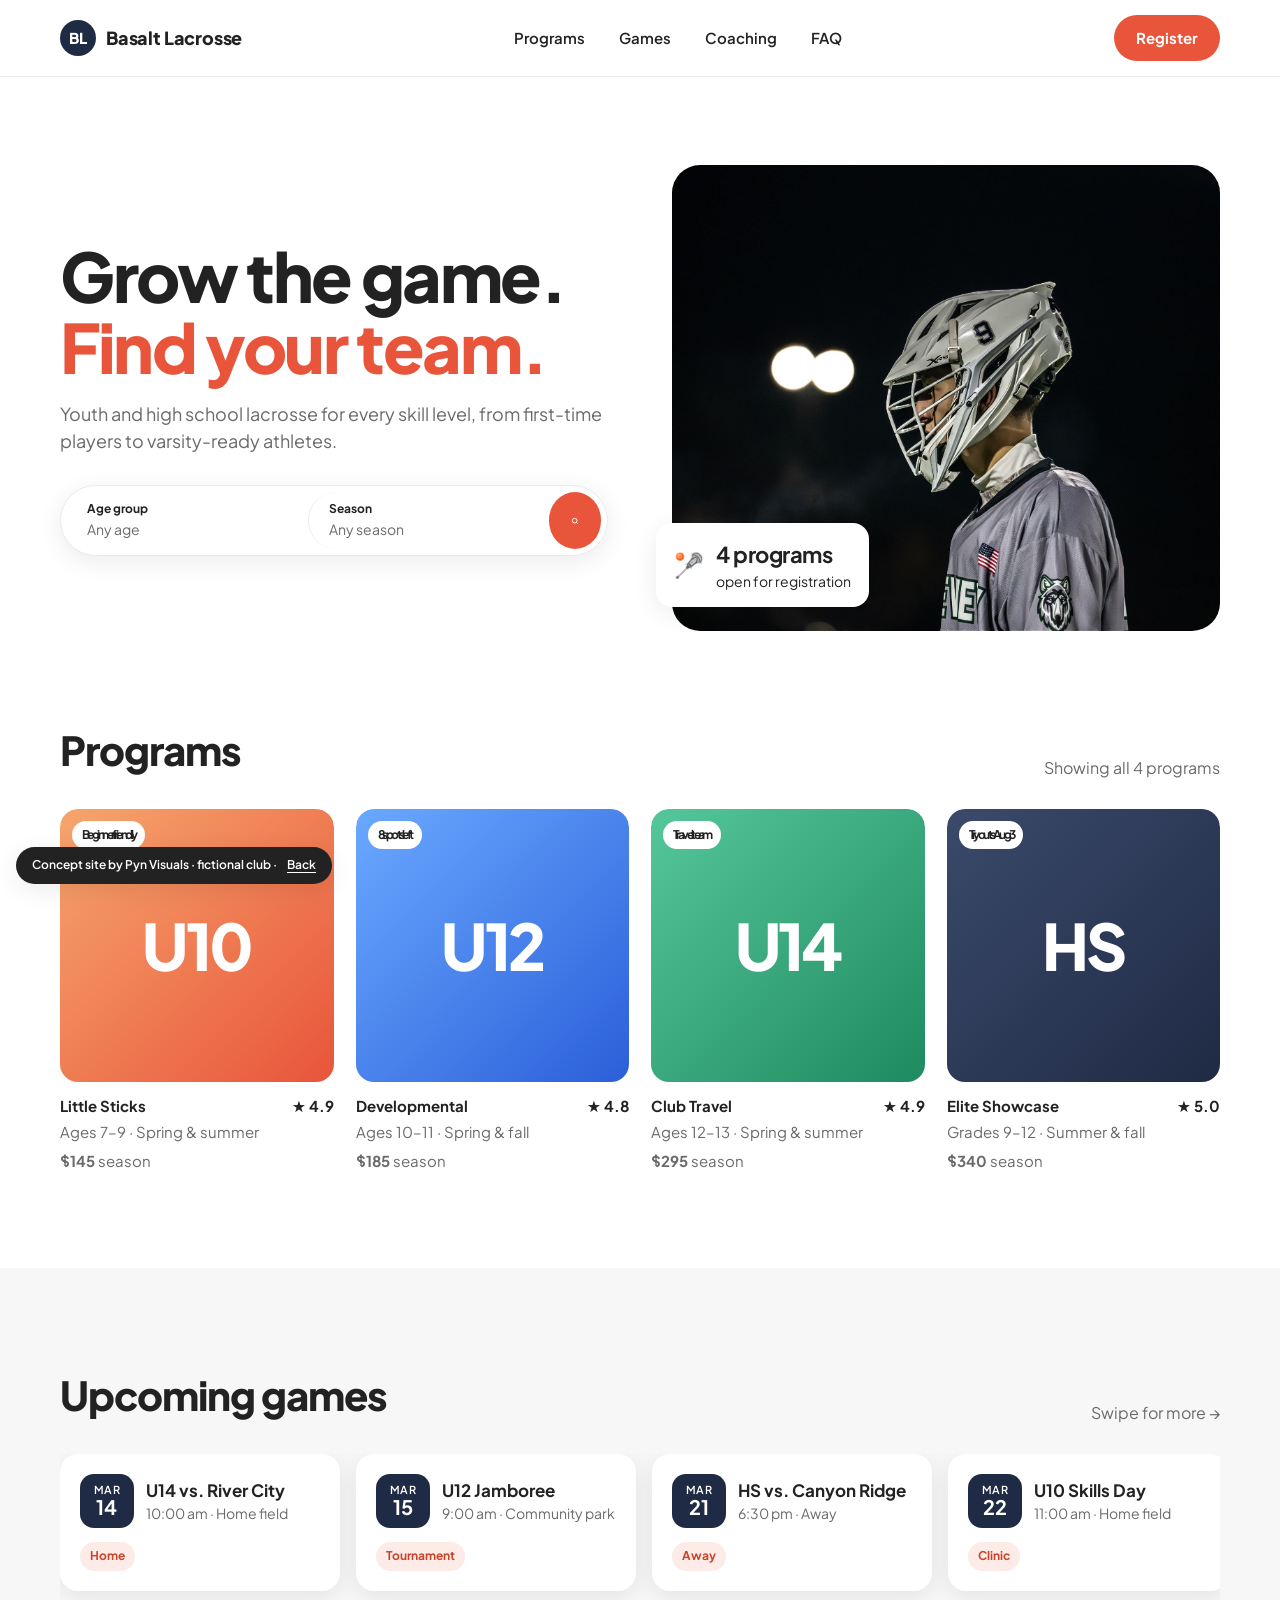
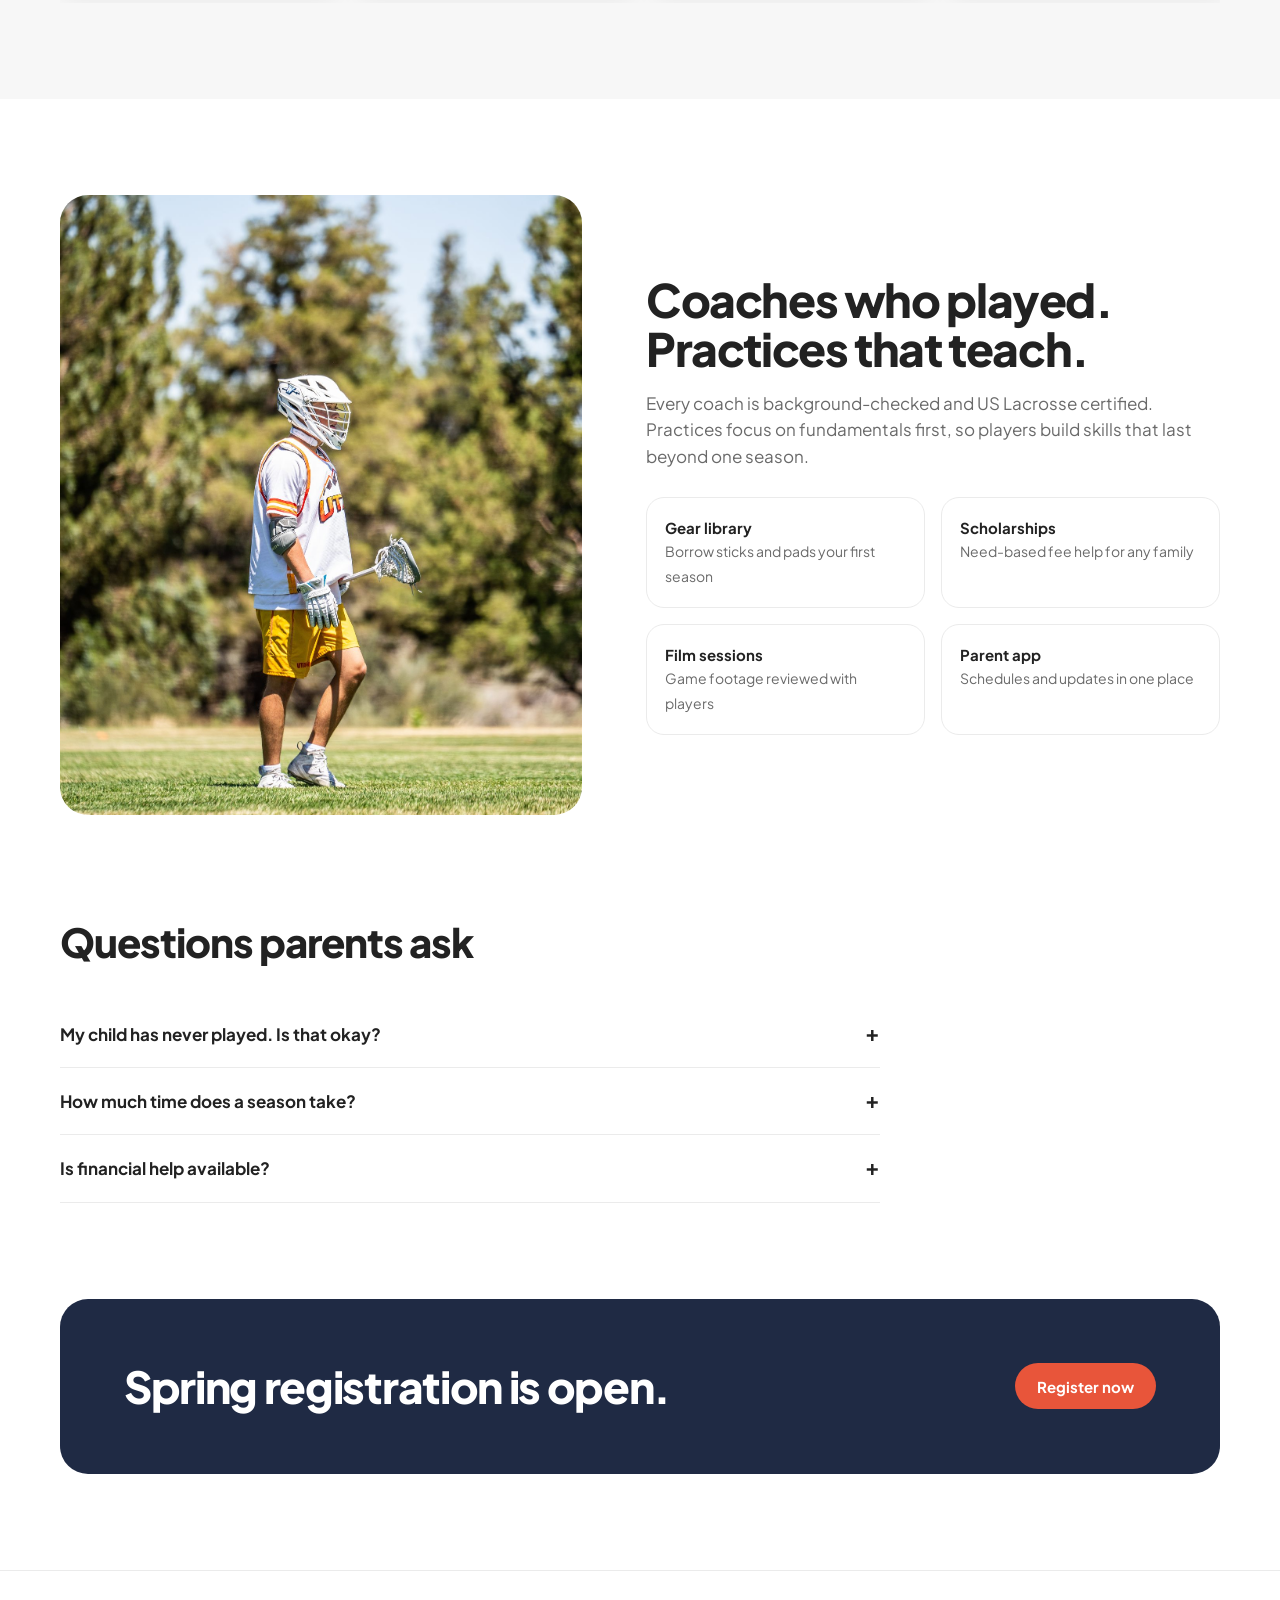
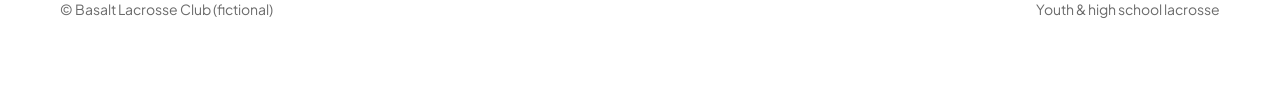
==== examples/basalt-lacrosse/index.html @ 46c64fd7 "Add four concept example sites and a device-view carousel to Web Design - examples/: four self-conta" ====
<!doctype html>
<html lang="en">
<head>
  <meta charset="utf-8" />
  <meta name="viewport" content="width=device-width, initial-scale=1" />
  <title>Basalt Lacrosse Club | Concept site by Pyn Visuals</title>
  <meta name="description" content="Concept website for a fictional youth lacrosse club, designed by Pyn Visuals." />
  <meta name="robots" content="noindex" />
  <link rel="preconnect" href="https://fonts.googleapis.com" />
  <link rel="preconnect" href="https://fonts.gstatic.com" crossorigin />
  <link rel="stylesheet" href="https://fonts.googleapis.com/css2?family=Plus+Jakarta+Sans:wght@400;500;600;700;800&display=swap" />
  <style>
    :root { --bg: #fff; --soft: #f7f7f7; --text: #222; --muted: #6a6a6a; --line: #ebebeb; --coral: #e8553a; --coral-dark: #c9432a; --navy: #1f2a44; --radius: 18px; --shadow: 0 6px 24px rgba(0,0,0,.08); --max: 1240px; }
    *, *::before, *::after { box-sizing: border-box; }
    html { scroll-behavior: smooth; }
    @media (prefers-reduced-motion: reduce) { html { scroll-behavior: auto; } * { transition: none !important; } }
    body { margin: 0; background: var(--bg); color: var(--text); font-family: "Plus Jakarta Sans", system-ui, sans-serif; font-size: 16px; line-height: 1.55; -webkit-font-smoothing: antialiased; }
    img { display: block; max-width: 100%; height: auto; }
    a { color: inherit; text-decoration: none; }
    h1, h2, h3, p { margin: 0; }
    button, select { font: inherit; color: inherit; }
    .wrap { width: 100%; max-width: var(--max); margin-inline: auto; padding-inline: clamp(16px, 4vw, 40px); }
    :focus-visible { outline: 2px solid var(--coral); outline-offset: 3px; }

    .btn { display: inline-flex; align-items: center; justify-content: center; min-height: 46px; padding: 10px 22px; border-radius: 999px; font-weight: 700; font-size: 15px; border: 0; cursor: pointer; transition: background-color .2s, transform .2s; }
    .btn--coral { background: var(--coral); color: #fff; } .btn--coral:hover { background: var(--coral-dark); }
    .btn--line { background: #fff; box-shadow: inset 0 0 0 1px var(--text); } .btn--line:hover { background: var(--soft); }

    /* Nav */
    .nav { position: sticky; top: 0; z-index: 10; background: #fff; border-bottom: 1px solid var(--line); }
    .nav__bar { display: flex; align-items: center; justify-content: space-between; height: 76px; gap: 16px; }
    .logo { display: flex; align-items: center; gap: 10px; font-weight: 800; font-size: 18px; letter-spacing: -.01em; }
    .logo__mark { width: 36px; height: 36px; border-radius: 50%; background: var(--navy); color: #fff; display: grid; place-items: center; font-size: 15px; }
    .nav__links { display: flex; gap: 6px; }
    .nav__links a { padding: 10px 14px; border-radius: 999px; font-weight: 600; font-size: 15px; } .nav__links a:hover { background: var(--soft); }
    @media (max-width: 860px) { .nav__links { display: none; } }

    /* Hero */
    .hero { display: grid; grid-template-columns: 1fr 1fr; gap: clamp(28px, 5vw, 64px); align-items: center; padding-block: clamp(40px, 7vw, 88px); }
    .hero h1 { font-size: clamp(38px, 5.6vw, 68px); font-weight: 800; letter-spacing: -.035em; line-height: 1.04; }
    .hero h1 em { font-style: normal; color: var(--coral); }
    .hero p { margin-top: 18px; color: var(--muted); font-size: 18px; max-width: 42ch; }
    .hero__img { position: relative; }
    .hero__img img { width: 100%; aspect-ratio: 4 / 3.4; object-fit: cover; object-position: 60% 50%; border-radius: 28px; }
    .hero__badge { position: absolute; left: -16px; bottom: 24px; background: #fff; border-radius: 16px; box-shadow: var(--shadow); padding: 14px 18px; display: flex; align-items: center; gap: 12px; font-size: 14px; }
    .hero__badge strong { display: block; font-size: 22px; letter-spacing: -.02em; }
    @media (max-width: 860px) { .hero { grid-template-columns: 1fr; } .hero__badge { left: 12px; } }

    /* Finder bar */
    .finder { margin-top: 30px; display: flex; align-items: stretch; background: #fff; border: 1px solid var(--line); border-radius: 999px; box-shadow: var(--shadow); padding: 6px; max-width: 560px; }
    .finder label { flex: 1; display: grid; padding: 8px 20px; border-radius: 999px; cursor: pointer; min-width: 0; }
    .finder label:hover { background: var(--soft); }
    .finder label + label { border-left: 1px solid var(--line); }
    .finder span { font-size: 12px; font-weight: 700; }
    .finder select { border: 0; background: transparent; padding: 0; color: var(--muted); font-size: 14px; cursor: pointer; appearance: none; -webkit-appearance: none; }
    .finder select:focus { outline: none; }
    .finder label:focus-within { box-shadow: inset 0 0 0 2px var(--coral); }
    .finder button { flex: none; width: 52px; border-radius: 50%; }
    @media (max-width: 480px) { .finder { border-radius: 22px; flex-wrap: wrap; } .finder label + label { border-left: 0; } .finder label { flex-basis: 100%; } .finder button { width: 100%; border-radius: 16px; } }

    section { padding-block: clamp(56px, 8vw, 96px); }
    .sec-head { display: flex; justify-content: space-between; align-items: flex-end; flex-wrap: wrap; gap: 12px 24px; margin-bottom: 28px; }
    .sec-head h2 { font-size: clamp(28px, 3.6vw, 40px); font-weight: 800; letter-spacing: -.025em; }
    .sec-head p { color: var(--muted); }

    /* Program cards */
    .cards { display: grid; grid-template-columns: repeat(4, 1fr); gap: 22px; }
    .card { border-radius: var(--radius); overflow: hidden; display: flex; flex-direction: column; }
    .card[hidden] { display: none; }
    .card__top { aspect-ratio: 1 / 1; border-radius: var(--radius); display: grid; place-items: center; position: relative; font-weight: 800; font-size: clamp(44px, 5vw, 64px); letter-spacing: -.04em; color: #fff; }
    .card__fav { position: absolute; top: 12px; left: 12px; background: #fff; color: var(--text); font-size: 12px; font-weight: 700; padding: 5px 10px; border-radius: 999px; }
    .card__body { padding-top: 12px; display: grid; gap: 2px; font-size: 15px; }
    .card__row { display: flex; justify-content: space-between; gap: 8px; font-weight: 700; }
    .card__body p { color: var(--muted); }
    .card__price { margin-top: 4px; } .card__price b { font-weight: 700; }
    .empty { color: var(--muted); padding: 24px 0; }
    @media (max-width: 960px) { .cards { grid-template-columns: repeat(2, 1fr); } }
    @media (max-width: 460px) { .cards { grid-template-columns: 1fr; } }

    /* Games strip */
    .soft { background: var(--soft); }
    .games { display: flex; gap: 16px; overflow-x: auto; scroll-snap-type: x mandatory; padding-bottom: 12px; }
    .game { flex: 0 0 min(280px, 82%); scroll-snap-align: start; background: #fff; border-radius: var(--radius); padding: 20px; box-shadow: var(--shadow); display: grid; gap: 14px; }
    .game__date { display: flex; align-items: center; gap: 12px; }
    .game__day { width: 54px; height: 54px; border-radius: 14px; background: var(--navy); color: #fff; display: grid; place-content: center; text-align: center; line-height: 1.1; }
    .game__day small { font-size: 11px; font-weight: 600; text-transform: uppercase; letter-spacing: .06em; }
    .game__day b { font-size: 20px; }
    .game h3 { font-size: 17px; }
    .game p { color: var(--muted); font-size: 14px; }
    .pill { justify-self: start; font-size: 12px; font-weight: 700; padding: 5px 10px; border-radius: 999px; background: #fdebe7; color: var(--coral-dark); }

    /* Coaching split */
    .split { display: grid; grid-template-columns: 1fr 1.1fr; gap: clamp(28px, 5vw, 72px); align-items: center; }
    .split img { width: 100%; aspect-ratio: 4 / 5; object-fit: cover; border-radius: 28px; max-height: 620px; }
    .split h2 { font-size: clamp(30px, 4vw, 46px); font-weight: 800; letter-spacing: -.03em; line-height: 1.08; }
    .split > div > p { color: var(--muted); margin-top: 16px; font-size: 17px; }
    .perks { display: grid; grid-template-columns: 1fr 1fr; gap: 16px; margin-top: 28px; }
    .perk { border: 1px solid var(--line); border-radius: var(--radius); padding: 18px; }
    .perk b { display: block; font-size: 15px; } .perk span { color: var(--muted); font-size: 14px; }
    @media (max-width: 860px) { .split { grid-template-columns: 1fr; } .split img { aspect-ratio: 4 / 3; } }

    /* FAQ */
    .faq { max-width: 820px; }
    details { border-bottom: 1px solid var(--line); }
    summary { list-style: none; cursor: pointer; display: flex; justify-content: space-between; gap: 16px; padding: 20px 0; font-weight: 700; font-size: 17px; }
    summary::-webkit-details-marker { display: none; }
    summary::after { content: "+"; font-size: 22px; line-height: 1; transition: transform .2s; }
    details[open] summary::after { transform: rotate(45deg); }
    details p { color: var(--muted); padding-bottom: 20px; max-width: 62ch; }

    .cta-band { background: var(--navy); color: #fff; border-radius: 28px; padding: clamp(32px, 6vw, 64px); display: flex; flex-wrap: wrap; justify-content: space-between; align-items: center; gap: 24px; }
    .cta-band h2 { font-size: clamp(28px, 4vw, 44px); font-weight: 800; letter-spacing: -.03em; max-width: 18ch; line-height: 1.08; }

    footer { border-top: 1px solid var(--line); padding-block: 28px 90px; color: var(--muted); font-size: 14px; }
    footer .wrap { display: flex; flex-wrap: wrap; justify-content: space-between; gap: 12px; }

    .concept { position: fixed; left: 16px; bottom: 16px; z-index: 20; display: flex; align-items: center; gap: 10px; padding: 9px 16px; border-radius: 999px; background: var(--text); color: #fff; font-size: 12px; font-weight: 600; box-shadow: var(--shadow); }
    .concept a { text-decoration: underline; text-underline-offset: 3px; }
  </style>
</head>
<body>
  <header class="nav">
    <div class="wrap nav__bar">
      <a class="logo" href="#top" aria-label="Basalt Lacrosse Club, home"><span class="logo__mark" aria-hidden="true">BL</span>Basalt Lacrosse</a>
      <nav class="nav__links" aria-label="Main"><a href="#programs">Programs</a><a href="#games">Games</a><a href="#coaching">Coaching</a><a href="#faq">FAQ</a></nav>
      <a class="btn btn--coral" href="#programs">Register</a>
    </div>
  </header>

  <main id="top">
    <div class="wrap hero">
      <div>
        <h1>Grow the game.<br /><em>Find your team.</em></h1>
        <p>Youth and high school lacrosse for every skill level, from first-time players to varsity-ready athletes.</p>
        <form class="finder" aria-label="Find a program" onsubmit="event.preventDefault(); document.getElementById('programs').scrollIntoView();">
          <label><span>Age group</span>
            <select id="f-age" aria-label="Age group"><option value="all">Any age</option><option value="u10">Under 10</option><option value="u12">Under 12</option><option value="u14">Under 14</option><option value="hs">High school</option></select>
          </label>
          <label><span>Season</span>
            <select id="f-season" aria-label="Season"><option value="all">Any season</option><option value="spring">Spring</option><option value="summer">Summer</option><option value="fall">Fall</option></select>
          </label>
          <button class="btn btn--coral" type="submit" aria-label="Show programs">
            <svg width="18" height="18" viewBox="0 0 24 24" fill="none" stroke="currentColor" stroke-width="3" aria-hidden="true"><circle cx="11" cy="11" r="7"/><path d="m20 20-4-4"/></svg>
          </button>
        </form>
      </div>
      <div class="hero__img">
        <img src="../../assets/images/portfolio/lacrosse-under-the-lights.jpg" alt="A lacrosse player in a white helmet under stadium lights at night." width="2000" height="1333" />
        <div class="hero__badge"><span aria-hidden="true" style="font-size:24px">🥍</span><div><strong>4 programs</strong>open for registration</div></div>
      </div>
    </div>

    <section id="programs" style="padding-top:0" aria-labelledby="prog-title">
      <div class="wrap">
        <div class="sec-head"><h2 id="prog-title">Programs</h2><p data-count>Showing all 4 programs</p></div>
        <div class="cards" data-cards>
          <article class="card" data-age="u10" data-season="spring summer">
            <div class="card__top" style="background:linear-gradient(135deg,#f6a56d,#e8553a)"><span class="card__fav">Beginner friendly</span>U10</div>
            <div class="card__body"><div class="card__row"><span>Little Sticks</span><span>★ 4.9</span></div><p>Ages 7–9 · Spring &amp; summer</p><p class="card__price"><b>$145</b> season</p></div>
          </article>
          <article class="card" data-age="u12" data-season="spring fall">
            <div class="card__top" style="background:linear-gradient(135deg,#6aa9ff,#2b5fd9)"><span class="card__fav">8 spots left</span>U12</div>
            <div class="card__body"><div class="card__row"><span>Developmental</span><span>★ 4.8</span></div><p>Ages 10–11 · Spring &amp; fall</p><p class="card__price"><b>$185</b> season</p></div>
          </article>
          <article class="card" data-age="u14" data-season="spring summer">
            <div class="card__top" style="background:linear-gradient(135deg,#55c79a,#1f8a5f)"><span class="card__fav">Travel team</span>U14</div>
            <div class="card__body"><div class="card__row"><span>Club Travel</span><span>★ 4.9</span></div><p>Ages 12–13 · Spring &amp; summer</p><p class="card__price"><b>$295</b> season</p></div>
          </article>
          <article class="card" data-age="hs" data-season="summer fall">
            <div class="card__top" style="background:linear-gradient(135deg,#3b4a6b,#1f2a44)"><span class="card__fav">Tryouts Aug 3</span>HS</div>
            <div class="card__body"><div class="card__row"><span>Elite Showcase</span><span>★ 5.0</span></div><p>Grades 9–12 · Summer &amp; fall</p><p class="card__price"><b>$340</b> season</p></div>
          </article>
        </div>
        <p class="empty" data-empty hidden>No programs match that combination. Try another season.</p>
      </div>
    </section>

    <section class="soft" id="games" aria-labelledby="games-title">
      <div class="wrap">
        <div class="sec-head"><h2 id="games-title">Upcoming games</h2><p>Swipe for more →</p></div>
        <div class="games" tabindex="0" role="region" aria-label="Upcoming games, scrolls sideways">
          <article class="game"><div class="game__date"><div class="game__day"><small>Mar</small><b>14</b></div><div><h3>U14 vs. River City</h3><p>10:00 am · Home field</p></div></div><span class="pill">Home</span></article>
          <article class="game"><div class="game__date"><div class="game__day"><small>Mar</small><b>15</b></div><div><h3>U12 Jamboree</h3><p>9:00 am · Community park</p></div></div><span class="pill">Tournament</span></article>
          <article class="game"><div class="game__date"><div class="game__day"><small>Mar</small><b>21</b></div><div><h3>HS vs. Canyon Ridge</h3><p>6:30 pm · Away</p></div></div><span class="pill">Away</span></article>
          <article class="game"><div class="game__date"><div class="game__day"><small>Mar</small><b>22</b></div><div><h3>U10 Skills Day</h3><p>11:00 am · Home field</p></div></div><span class="pill">Clinic</span></article>
          <article class="game"><div class="game__date"><div class="game__day"><small>Mar</small><b>28</b></div><div><h3>U14 vs. Valley Hawks</h3><p>1:00 pm · Away</p></div></div><span class="pill">Away</span></article>
        </div>
      </div>
    </section>

    <section id="coaching" aria-labelledby="coach-title">
      <div class="wrap split">
        <img src="../../assets/images/portfolio/lacrosse-in-the-pines.jpg" alt="A lacrosse player in a white helmet and gold shorts walking across a field lined with pine trees." width="1333" height="2000" loading="lazy" />
        <div>
          <h2 id="coach-title">Coaches who played.<br />Practices that teach.</h2>
          <p>Every coach is background-checked and US Lacrosse certified. Practices focus on fundamentals first, so players build skills that last beyond one season.</p>
          <div class="perks">
            <div class="perk"><b>Gear library</b><span>Borrow sticks and pads your first season</span></div>
            <div class="perk"><b>Scholarships</b><span>Need-based fee help for any family</span></div>
            <div class="perk"><b>Film sessions</b><span>Game footage reviewed with players</span></div>
            <div class="perk"><b>Parent app</b><span>Schedules and updates in one place</span></div>
          </div>
        </div>
      </div>
    </section>

    <section id="faq" style="padding-top:0" aria-labelledby="faq-title">
      <div class="wrap">
        <div class="sec-head"><h2 id="faq-title">Questions parents ask</h2></div>
        <div class="faq">
          <details><summary>My child has never played. Is that okay?</summary><p>Absolutely. U10 and U12 programs are built for new players, and our gear library covers equipment for the first season.</p></details>
          <details><summary>How much time does a season take?</summary><p>Most teams practice twice a week with one game or tournament on weekends. Travel teams add a few out-of-town weekends.</p></details>
          <details><summary>Is financial help available?</summary><p>Yes. Need-based scholarships are available for every program. Just check the box when you register.</p></details>
        </div>
      </div>
    </section>

    <div class="wrap" style="padding-bottom:clamp(56px,8vw,96px)">
      <div class="cta-band"><h2>Spring registration is open.</h2><a class="btn btn--coral" href="#programs">Register now</a></div>
    </div>
  </main>

  <footer><div class="wrap"><span>© Basalt Lacrosse Club (fictional)</span><span>Youth &amp; high school lacrosse</span></div></footer>

  <p class="concept">Concept site by Pyn Visuals · fictional club · <a href="../../web-design.html" target="_top">Back</a></p>

  <script>
    (function () {
      const age = document.getElementById("f-age"), season = document.getElementById("f-season");
      const cards = [...document.querySelectorAll("[data-cards] .card")];
      const count = document.querySelector("[data-count]"), empty = document.querySelector("[data-empty]");
      function apply() {
        let shown = 0;
        cards.forEach((c) => {
          const ok = (age.value === "all" || c.dataset.age === age.value) && (season.value === "all" || c.dataset.season.split(" ").includes(season.value));
          c.hidden = !ok; if (ok) shown++;
        });
        count.textContent = `Showing ${shown} of ${cards.length} programs`;
        empty.hidden = shown > 0;
      }
      age.addEventListener("change", apply); season.addEventListener("change", apply);
    })();
  </script>
</body>
</html>
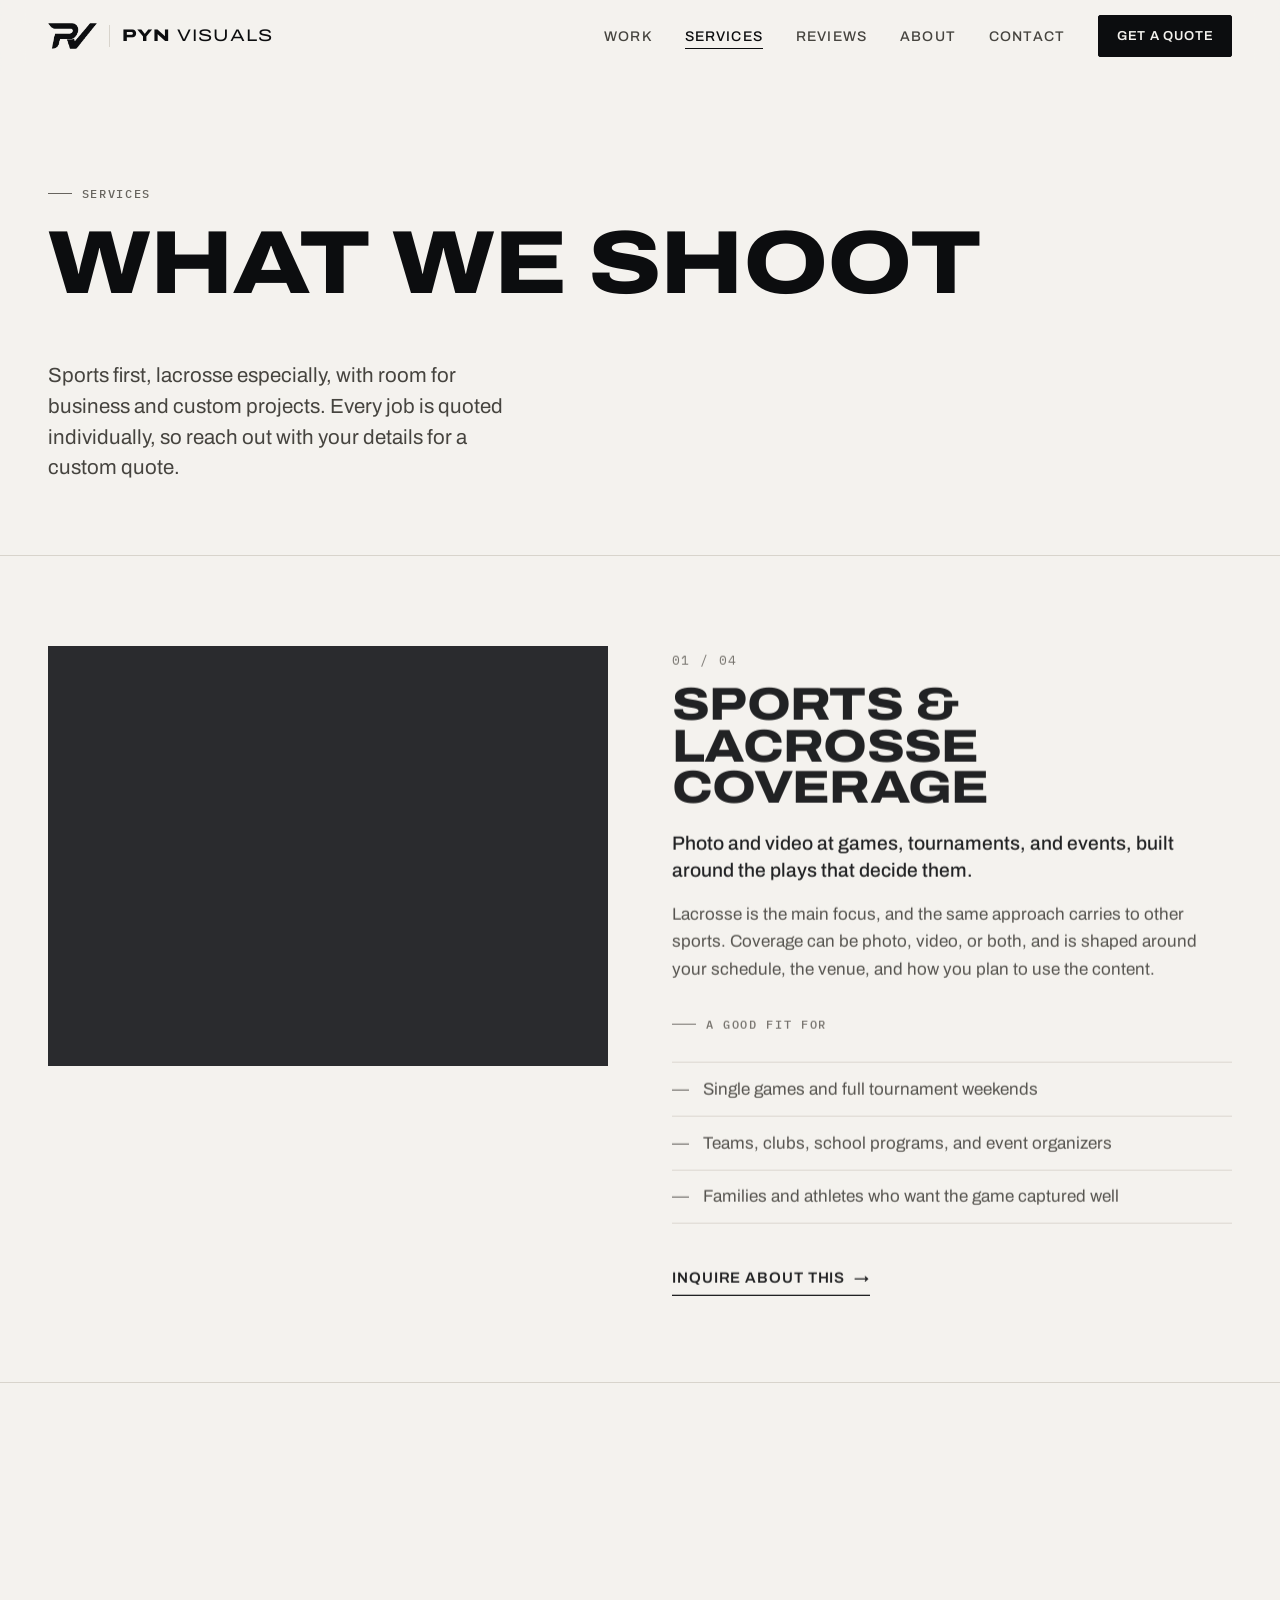
==== commit 232e1b03: "Retire web design concept demo" ====
--- a/examples/basalt-lacrosse/index.html
+++ b/examples/basalt-lacrosse/index.html
@@ -1,245 +1,2 @@
 <!doctype html>
-<html lang="en">
-<head>
-  <meta charset="utf-8" />
-  <meta name="viewport" content="width=device-width, initial-scale=1" />
-  <title>Basalt Lacrosse Club | Concept site by Pyn Visuals</title>
-  <meta name="description" content="Concept website for a fictional youth lacrosse club, designed by Pyn Visuals." />
-  <meta name="robots" content="noindex" />
-  <link rel="preconnect" href="https://fonts.googleapis.com" />
-  <link rel="preconnect" href="https://fonts.gstatic.com" crossorigin />
-  <link rel="stylesheet" href="https://fonts.googleapis.com/css2?family=Plus+Jakarta+Sans:wght@400;500;600;700;800&display=swap" />
-  <style>
-    :root { --bg: #fff; --soft: #f7f7f7; --text: #222; --muted: #6a6a6a; --line: #ebebeb; --coral: #e8553a; --coral-dark: #c9432a; --navy: #1f2a44; --radius: 18px; --shadow: 0 6px 24px rgba(0,0,0,.08); --max: 1240px; }
-    *, *::before, *::after { box-sizing: border-box; }
-    html { scroll-behavior: smooth; }
-    @media (prefers-reduced-motion: reduce) { html { scroll-behavior: auto; } * { transition: none !important; } }
-    body { margin: 0; background: var(--bg); color: var(--text); font-family: "Plus Jakarta Sans", system-ui, sans-serif; font-size: 16px; line-height: 1.55; -webkit-font-smoothing: antialiased; }
-    img { display: block; max-width: 100%; height: auto; }
-    a { color: inherit; text-decoration: none; }
-    h1, h2, h3, p { margin: 0; }
-    button, select { font: inherit; color: inherit; }
-    .wrap { width: 100%; max-width: var(--max); margin-inline: auto; padding-inline: clamp(16px, 4vw, 40px); }
-    :focus-visible { outline: 2px solid var(--coral); outline-offset: 3px; }
-
-    .btn { display: inline-flex; align-items: center; justify-content: center; min-height: 46px; padding: 10px 22px; border-radius: 999px; font-weight: 700; font-size: 15px; border: 0; cursor: pointer; transition: background-color .2s, transform .2s; }
-    .btn--coral { background: var(--coral); color: #fff; } .btn--coral:hover { background: var(--coral-dark); }
-    .btn--line { background: #fff; box-shadow: inset 0 0 0 1px var(--text); } .btn--line:hover { background: var(--soft); }
-
-    /* Nav */
-    .nav { position: sticky; top: 0; z-index: 10; background: #fff; border-bottom: 1px solid var(--line); }
-    .nav__bar { display: flex; align-items: center; justify-content: space-between; height: 76px; gap: 16px; }
-    .logo { display: flex; align-items: center; gap: 10px; font-weight: 800; font-size: 18px; letter-spacing: -.01em; }
-    .logo__mark { width: 36px; height: 36px; border-radius: 50%; background: var(--navy); color: #fff; display: grid; place-items: center; font-size: 15px; }
-    .nav__links { display: flex; gap: 6px; }
-    .nav__links a { padding: 10px 14px; border-radius: 999px; font-weight: 600; font-size: 15px; } .nav__links a:hover { background: var(--soft); }
-    @media (max-width: 860px) { .nav__links { display: none; } }
-
-    /* Hero */
-    .hero { display: grid; grid-template-columns: 1fr 1fr; gap: clamp(28px, 5vw, 64px); align-items: center; padding-block: clamp(40px, 7vw, 88px); }
-    .hero h1 { font-size: clamp(38px, 5.6vw, 68px); font-weight: 800; letter-spacing: -.035em; line-height: 1.04; }
-    .hero h1 em { font-style: normal; color: var(--coral); }
-    .hero p { margin-top: 18px; color: var(--muted); font-size: 18px; max-width: 42ch; }
-    .hero__img { position: relative; }
-    .hero__img img { width: 100%; aspect-ratio: 4 / 3.4; object-fit: cover; object-position: 60% 50%; border-radius: 28px; }
-    .hero__badge { position: absolute; left: -16px; bottom: 24px; background: #fff; border-radius: 16px; box-shadow: var(--shadow); padding: 14px 18px; display: flex; align-items: center; gap: 12px; font-size: 14px; }
-    .hero__badge strong { display: block; font-size: 22px; letter-spacing: -.02em; }
-    @media (max-width: 860px) { .hero { grid-template-columns: 1fr; } .hero__badge { left: 12px; } }
-
-    /* Finder bar */
-    .finder { margin-top: 30px; display: flex; align-items: stretch; background: #fff; border: 1px solid var(--line); border-radius: 999px; box-shadow: var(--shadow); padding: 6px; max-width: 560px; }
-    .finder label { flex: 1; display: grid; padding: 8px 20px; border-radius: 999px; cursor: pointer; min-width: 0; }
-    .finder label:hover { background: var(--soft); }
-    .finder label + label { border-left: 1px solid var(--line); }
-    .finder span { font-size: 12px; font-weight: 700; }
-    .finder select { border: 0; background: transparent; padding: 0; color: var(--muted); font-size: 14px; cursor: pointer; appearance: none; -webkit-appearance: none; }
-    .finder select:focus { outline: none; }
-    .finder label:focus-within { box-shadow: inset 0 0 0 2px var(--coral); }
-    .finder button { flex: none; width: 52px; border-radius: 50%; }
-    @media (max-width: 480px) { .finder { border-radius: 22px; flex-wrap: wrap; } .finder label + label { border-left: 0; } .finder label { flex-basis: 100%; } .finder button { width: 100%; border-radius: 16px; } }
-
-    section { padding-block: clamp(56px, 8vw, 96px); }
-    .sec-head { display: flex; justify-content: space-between; align-items: flex-end; flex-wrap: wrap; gap: 12px 24px; margin-bottom: 28px; }
-    .sec-head h2 { font-size: clamp(28px, 3.6vw, 40px); font-weight: 800; letter-spacing: -.025em; }
-    .sec-head p { color: var(--muted); }
-
-    /* Program cards */
-    .cards { display: grid; grid-template-columns: repeat(4, 1fr); gap: 22px; }
-    .card { border-radius: var(--radius); overflow: hidden; display: flex; flex-direction: column; }
-    .card[hidden] { display: none; }
-    .card__top { aspect-ratio: 1 / 1; border-radius: var(--radius); display: grid; place-items: center; position: relative; font-weight: 800; font-size: clamp(44px, 5vw, 64px); letter-spacing: -.04em; color: #fff; }
-    .card__fav { position: absolute; top: 12px; left: 12px; background: #fff; color: var(--text); font-size: 12px; font-weight: 700; padding: 5px 10px; border-radius: 999px; }
-    .card__body { padding-top: 12px; display: grid; gap: 2px; font-size: 15px; }
-    .card__row { display: flex; justify-content: space-between; gap: 8px; font-weight: 700; }
-    .card__body p { color: var(--muted); }
-    .card__price { margin-top: 4px; } .card__price b { font-weight: 700; }
-    .empty { color: var(--muted); padding: 24px 0; }
-    @media (max-width: 960px) { .cards { grid-template-columns: repeat(2, 1fr); } }
-    @media (max-width: 460px) { .cards { grid-template-columns: 1fr; } }
-
-    /* Games strip */
-    .soft { background: var(--soft); }
-    .games { display: flex; gap: 16px; overflow-x: auto; scroll-snap-type: x mandatory; padding-bottom: 12px; }
-    .game { flex: 0 0 min(280px, 82%); scroll-snap-align: start; background: #fff; border-radius: var(--radius); padding: 20px; box-shadow: var(--shadow); display: grid; gap: 14px; }
-    .game__date { display: flex; align-items: center; gap: 12px; }
-    .game__day { width: 54px; height: 54px; border-radius: 14px; background: var(--navy); color: #fff; display: grid; place-content: center; text-align: center; line-height: 1.1; }
-    .game__day small { font-size: 11px; font-weight: 600; text-transform: uppercase; letter-spacing: .06em; }
-    .game__day b { font-size: 20px; }
-    .game h3 { font-size: 17px; }
-    .game p { color: var(--muted); font-size: 14px; }
-    .pill { justify-self: start; font-size: 12px; font-weight: 700; padding: 5px 10px; border-radius: 999px; background: #fdebe7; color: var(--coral-dark); }
-
-    /* Coaching split */
-    .split { display: grid; grid-template-columns: 1fr 1.1fr; gap: clamp(28px, 5vw, 72px); align-items: center; }
-    .split img { width: 100%; aspect-ratio: 4 / 5; object-fit: cover; border-radius: 28px; max-height: 620px; }
-    .split h2 { font-size: clamp(30px, 4vw, 46px); font-weight: 800; letter-spacing: -.03em; line-height: 1.08; }
-    .split > div > p { color: var(--muted); margin-top: 16px; font-size: 17px; }
-    .perks { display: grid; grid-template-columns: 1fr 1fr; gap: 16px; margin-top: 28px; }
-    .perk { border: 1px solid var(--line); border-radius: var(--radius); padding: 18px; }
-    .perk b { display: block; font-size: 15px; } .perk span { color: var(--muted); font-size: 14px; }
-    @media (max-width: 860px) { .split { grid-template-columns: 1fr; } .split img { aspect-ratio: 4 / 3; } }
-
-    /* FAQ */
-    .faq { max-width: 820px; }
-    details { border-bottom: 1px solid var(--line); }
-    summary { list-style: none; cursor: pointer; display: flex; justify-content: space-between; gap: 16px; padding: 20px 0; font-weight: 700; font-size: 17px; }
-    summary::-webkit-details-marker { display: none; }
-    summary::after { content: "+"; font-size: 22px; line-height: 1; transition: transform .2s; }
-    details[open] summary::after { transform: rotate(45deg); }
-    details p { color: var(--muted); padding-bottom: 20px; max-width: 62ch; }
-
-    .cta-band { background: var(--navy); color: #fff; border-radius: 28px; padding: clamp(32px, 6vw, 64px); display: flex; flex-wrap: wrap; justify-content: space-between; align-items: center; gap: 24px; }
-    .cta-band h2 { font-size: clamp(28px, 4vw, 44px); font-weight: 800; letter-spacing: -.03em; max-width: 18ch; line-height: 1.08; }
-
-    footer { border-top: 1px solid var(--line); padding-block: 28px 90px; color: var(--muted); font-size: 14px; }
-    footer .wrap { display: flex; flex-wrap: wrap; justify-content: space-between; gap: 12px; }
-
-    .concept { position: fixed; left: 16px; bottom: 16px; z-index: 20; display: flex; align-items: center; gap: 10px; padding: 9px 16px; border-radius: 999px; background: var(--text); color: #fff; font-size: 12px; font-weight: 600; box-shadow: var(--shadow); }
-    .concept a { text-decoration: underline; text-underline-offset: 3px; }
-  </style>
-</head>
-<body>
-  <header class="nav">
-    <div class="wrap nav__bar">
-      <a class="logo" href="#top" aria-label="Basalt Lacrosse Club, home"><span class="logo__mark" aria-hidden="true">BL</span>Basalt Lacrosse</a>
-      <nav class="nav__links" aria-label="Main"><a href="#programs">Programs</a><a href="#games">Games</a><a href="#coaching">Coaching</a><a href="#faq">FAQ</a></nav>
-      <a class="btn btn--coral" href="#programs">Register</a>
-    </div>
-  </header>
-
-  <main id="top">
-    <div class="wrap hero">
-      <div>
-        <h1>Grow the game.<br /><em>Find your team.</em></h1>
-        <p>Youth and high school lacrosse for every skill level, from first-time players to varsity-ready athletes.</p>
-        <form class="finder" aria-label="Find a program" onsubmit="event.preventDefault(); document.getElementById('programs').scrollIntoView();">
-          <label><span>Age group</span>
-            <select id="f-age" aria-label="Age group"><option value="all">Any age</option><option value="u10">Under 10</option><option value="u12">Under 12</option><option value="u14">Under 14</option><option value="hs">High school</option></select>
-          </label>
-          <label><span>Season</span>
-            <select id="f-season" aria-label="Season"><option value="all">Any season</option><option value="spring">Spring</option><option value="summer">Summer</option><option value="fall">Fall</option></select>
-          </label>
-          <button class="btn btn--coral" type="submit" aria-label="Show programs">
-            <svg width="18" height="18" viewBox="0 0 24 24" fill="none" stroke="currentColor" stroke-width="3" aria-hidden="true"><circle cx="11" cy="11" r="7"/><path d="m20 20-4-4"/></svg>
-          </button>
-        </form>
-      </div>
-      <div class="hero__img">
-        <img src="../../assets/images/portfolio/lacrosse-under-the-lights.jpg" alt="A lacrosse player in a white helmet under stadium lights at night." width="2000" height="1333" />
-        <div class="hero__badge"><span aria-hidden="true" style="font-size:24px">🥍</span><div><strong>4 programs</strong>open for registration</div></div>
-      </div>
-    </div>
-
-    <section id="programs" style="padding-top:0" aria-labelledby="prog-title">
-      <div class="wrap">
-        <div class="sec-head"><h2 id="prog-title">Programs</h2><p data-count>Showing all 4 programs</p></div>
-        <div class="cards" data-cards>
-          <article class="card" data-age="u10" data-season="spring summer">
-            <div class="card__top" style="background:linear-gradient(135deg,#f6a56d,#e8553a)"><span class="card__fav">Beginner friendly</span>U10</div>
-            <div class="card__body"><div class="card__row"><span>Little Sticks</span><span>★ 4.9</span></div><p>Ages 7–9 · Spring &amp; summer</p><p class="card__price"><b>$145</b> season</p></div>
-          </article>
-          <article class="card" data-age="u12" data-season="spring fall">
-            <div class="card__top" style="background:linear-gradient(135deg,#6aa9ff,#2b5fd9)"><span class="card__fav">8 spots left</span>U12</div>
-            <div class="card__body"><div class="card__row"><span>Developmental</span><span>★ 4.8</span></div><p>Ages 10–11 · Spring &amp; fall</p><p class="card__price"><b>$185</b> season</p></div>
-          </article>
-          <article class="card" data-age="u14" data-season="spring summer">
-            <div class="card__top" style="background:linear-gradient(135deg,#55c79a,#1f8a5f)"><span class="card__fav">Travel team</span>U14</div>
-            <div class="card__body"><div class="card__row"><span>Club Travel</span><span>★ 4.9</span></div><p>Ages 12–13 · Spring &amp; summer</p><p class="card__price"><b>$295</b> season</p></div>
-          </article>
-          <article class="card" data-age="hs" data-season="summer fall">
-            <div class="card__top" style="background:linear-gradient(135deg,#3b4a6b,#1f2a44)"><span class="card__fav">Tryouts Aug 3</span>HS</div>
-            <div class="card__body"><div class="card__row"><span>Elite Showcase</span><span>★ 5.0</span></div><p>Grades 9–12 · Summer &amp; fall</p><p class="card__price"><b>$340</b> season</p></div>
-          </article>
-        </div>
-        <p class="empty" data-empty hidden>No programs match that combination. Try another season.</p>
-      </div>
-    </section>
-
-    <section class="soft" id="games" aria-labelledby="games-title">
-      <div class="wrap">
-        <div class="sec-head"><h2 id="games-title">Upcoming games</h2><p>Swipe for more →</p></div>
-        <div class="games" tabindex="0" role="region" aria-label="Upcoming games, scrolls sideways">
-          <article class="game"><div class="game__date"><div class="game__day"><small>Mar</small><b>14</b></div><div><h3>U14 vs. River City</h3><p>10:00 am · Home field</p></div></div><span class="pill">Home</span></article>
-          <article class="game"><div class="game__date"><div class="game__day"><small>Mar</small><b>15</b></div><div><h3>U12 Jamboree</h3><p>9:00 am · Community park</p></div></div><span class="pill">Tournament</span></article>
-          <article class="game"><div class="game__date"><div class="game__day"><small>Mar</small><b>21</b></div><div><h3>HS vs. Canyon Ridge</h3><p>6:30 pm · Away</p></div></div><span class="pill">Away</span></article>
-          <article class="game"><div class="game__date"><div class="game__day"><small>Mar</small><b>22</b></div><div><h3>U10 Skills Day</h3><p>11:00 am · Home field</p></div></div><span class="pill">Clinic</span></article>
-          <article class="game"><div class="game__date"><div class="game__day"><small>Mar</small><b>28</b></div><div><h3>U14 vs. Valley Hawks</h3><p>1:00 pm · Away</p></div></div><span class="pill">Away</span></article>
-        </div>
-      </div>
-    </section>
-
-    <section id="coaching" aria-labelledby="coach-title">
-      <div class="wrap split">
-        <img src="../../assets/images/portfolio/lacrosse-in-the-pines.jpg" alt="A lacrosse player in a white helmet and gold shorts walking across a field lined with pine trees." width="1333" height="2000" loading="lazy" />
-        <div>
-          <h2 id="coach-title">Coaches who played.<br />Practices that teach.</h2>
-          <p>Every coach is background-checked and US Lacrosse certified. Practices focus on fundamentals first, so players build skills that last beyond one season.</p>
-          <div class="perks">
-            <div class="perk"><b>Gear library</b><span>Borrow sticks and pads your first season</span></div>
-            <div class="perk"><b>Scholarships</b><span>Need-based fee help for any family</span></div>
-            <div class="perk"><b>Film sessions</b><span>Game footage reviewed with players</span></div>
-            <div class="perk"><b>Parent app</b><span>Schedules and updates in one place</span></div>
-          </div>
-        </div>
-      </div>
-    </section>
-
-    <section id="faq" style="padding-top:0" aria-labelledby="faq-title">
-      <div class="wrap">
-        <div class="sec-head"><h2 id="faq-title">Questions parents ask</h2></div>
-        <div class="faq">
-          <details><summary>My child has never played. Is that okay?</summary><p>Absolutely. U10 and U12 programs are built for new players, and our gear library covers equipment for the first season.</p></details>
-          <details><summary>How much time does a season take?</summary><p>Most teams practice twice a week with one game or tournament on weekends. Travel teams add a few out-of-town weekends.</p></details>
-          <details><summary>Is financial help available?</summary><p>Yes. Need-based scholarships are available for every program. Just check the box when you register.</p></details>
-        </div>
-      </div>
-    </section>
-
-    <div class="wrap" style="padding-bottom:clamp(56px,8vw,96px)">
-      <div class="cta-band"><h2>Spring registration is open.</h2><a class="btn btn--coral" href="#programs">Register now</a></div>
-    </div>
-  </main>
-
-  <footer><div class="wrap"><span>© Basalt Lacrosse Club (fictional)</span><span>Youth &amp; high school lacrosse</span></div></footer>
-
-  <p class="concept">Concept site by Pyn Visuals · fictional club · <a href="../../web-design.html" target="_top">Back</a></p>
-
-  <script>
-    (function () {
-      const age = document.getElementById("f-age"), season = document.getElementById("f-season");
-      const cards = [...document.querySelectorAll("[data-cards] .card")];
-      const count = document.querySelector("[data-count]"), empty = document.querySelector("[data-empty]");
-      function apply() {
-        let shown = 0;
-        cards.forEach((c) => {
-          const ok = (age.value === "all" || c.dataset.age === age.value) && (season.value === "all" || c.dataset.season.split(" ").includes(season.value));
-          c.hidden = !ok; if (ok) shown++;
-        });
-        count.textContent = `Showing ${shown} of ${cards.length} programs`;
-        empty.hidden = shown > 0;
-      }
-      age.addEventListener("change", apply); season.addEventListener("change", apply);
-    })();
-  </script>
-</body>
-</html>
+<html lang="en"><head><meta charset="utf-8"><meta name="viewport" content="width=device-width, initial-scale=1"><meta name="robots" content="noindex"><meta http-equiv="refresh" content="0; url=../../services.html"><title>Services | Pyn Visuals</title></head><body><p>Explore Pyn Visuals photography and videography <a href="../../services.html">services</a>.</p></body></html>
